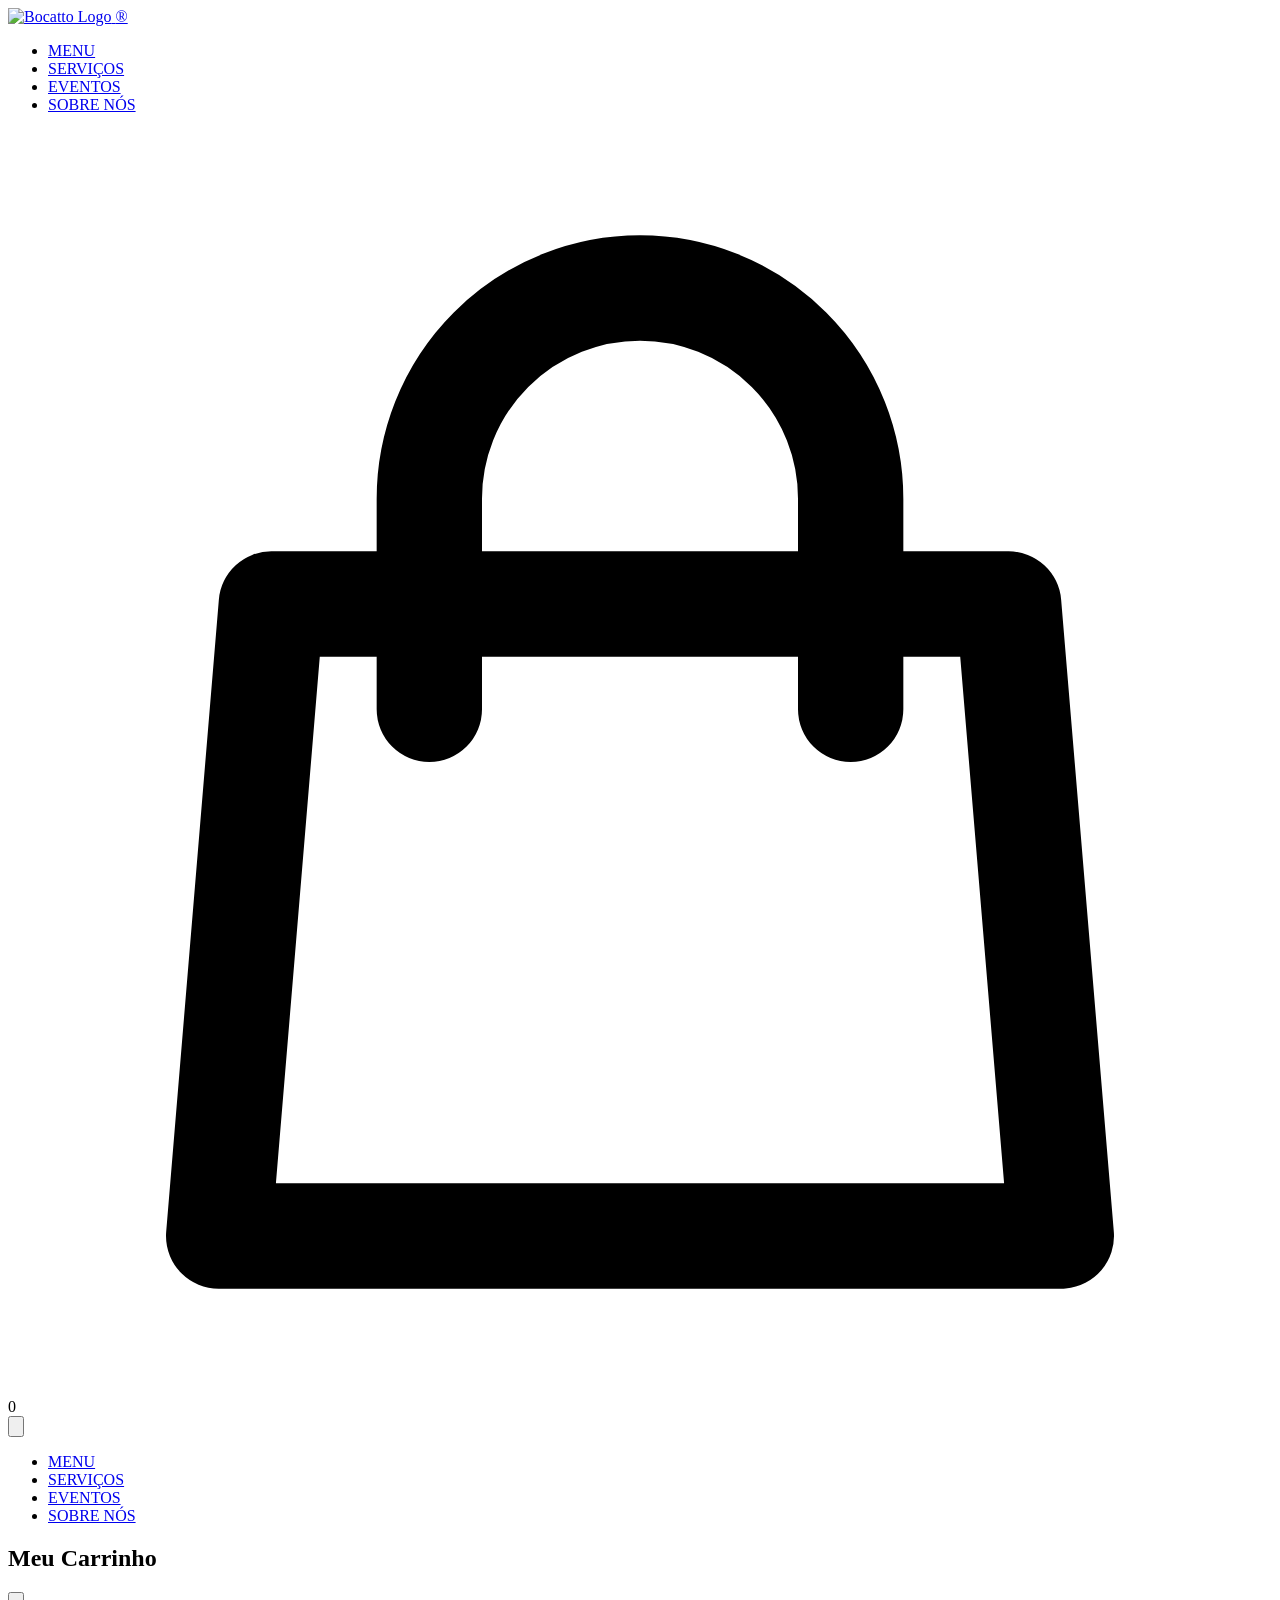
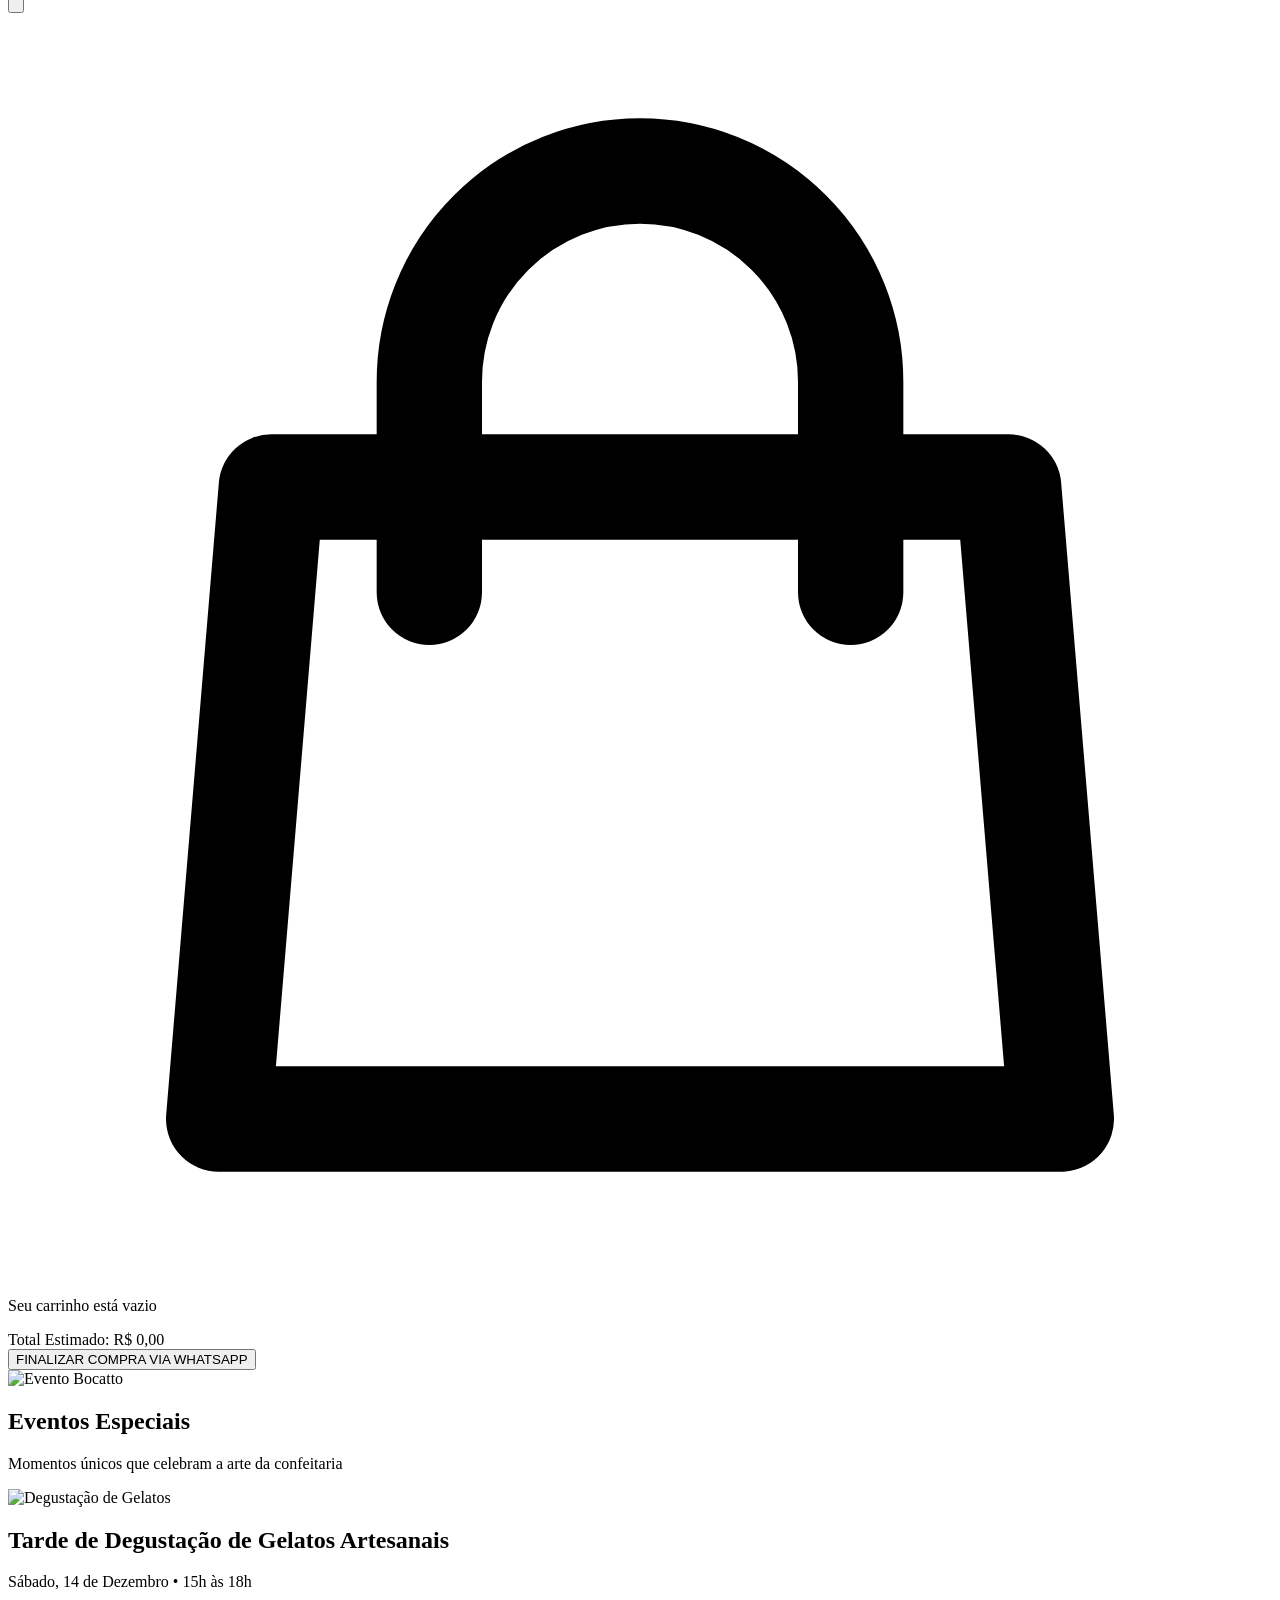
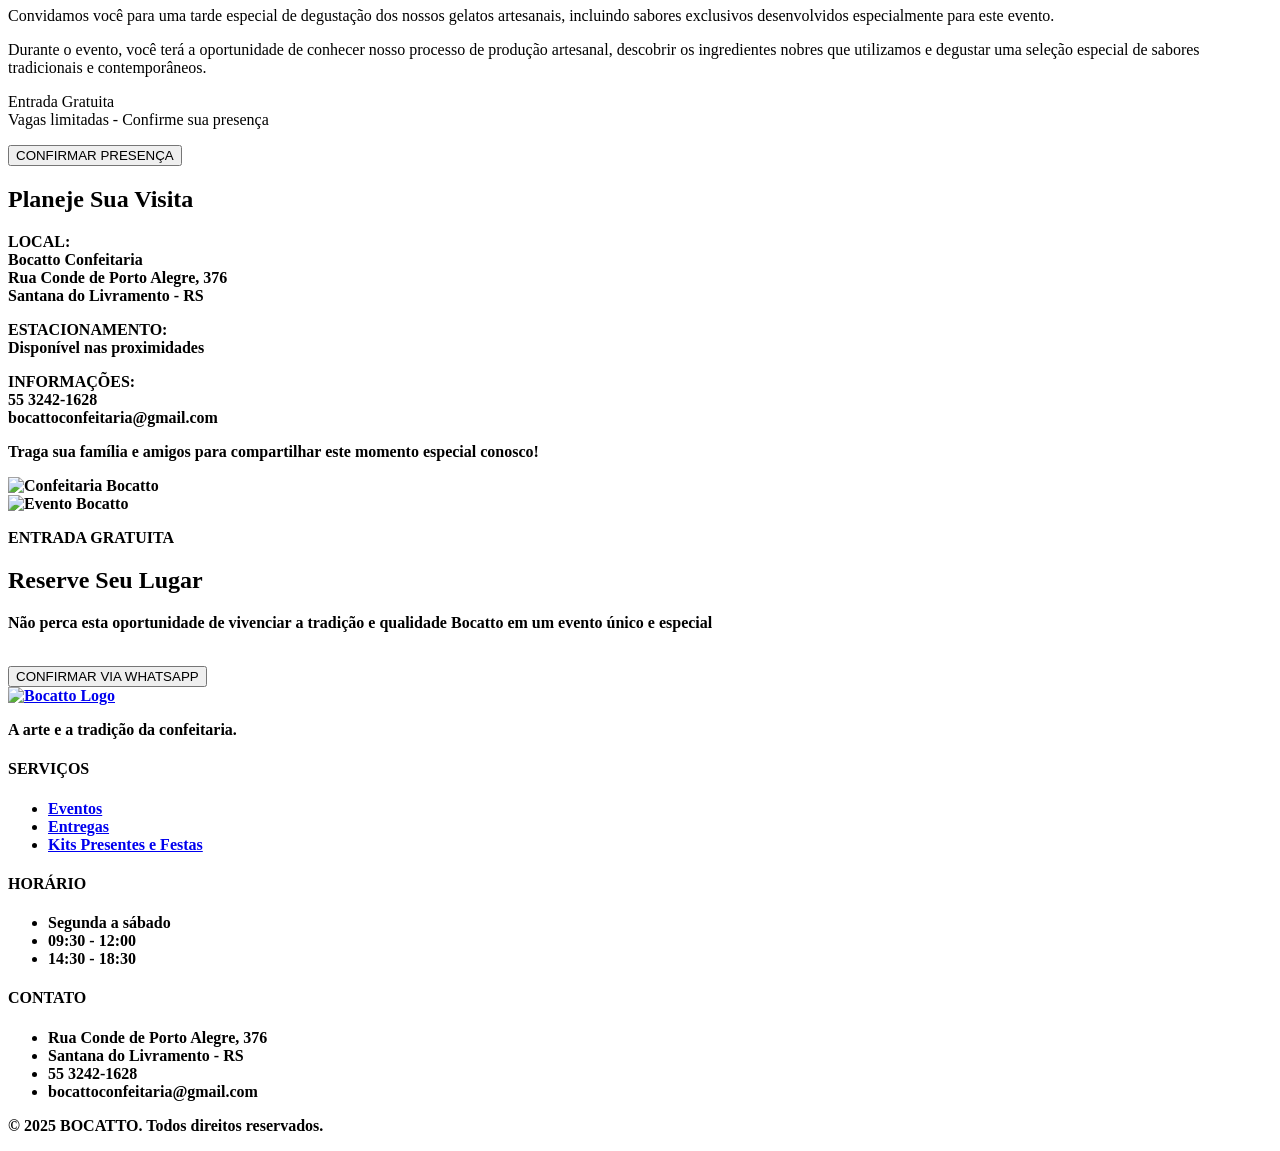
==== eventos/index.html @ 85882476 "Section 'o que esperar' COMENTADA" ====
<!DOCTYPE html>
<html lang="pt-BR">
<head>
    <meta charset="UTF-8">
    <meta name="viewport" content="width=device-width, initial-scale=1.0">
    <title>Eventos - Bocatto</title>
    <link rel="stylesheet" href="/assets/css/styles.css">
    <link rel="icon" href="/assets/favicon.svg" type="image/svg+xml">

    <link rel="apple-touch-icon" href="/assets/logo.png">
    <link rel="icon" type="image/png" sizes="32x32" href="/assets/logo2.png">
</head>
<body class="body">
    <!-- Header with Navigation -->
    <header id="navbar" class="nav">
        <div class="nav-container">
            <a href="/" class="logo">
                <img src="/assets/images/LOGO-WIDE-BLK-MINIMALIST.png" alt="Bocatto Logo">
                <span class="logo-reg">&reg;</span>
            </a>
            <nav class="nav-links-wrapper">
                <ul class="nav-links">
                    <li><a href="/produtos/">MENU</a></li>
                    <li><a href="/#servicos">SERVIÇOS</a></li>
                    <li><a href="/eventos/">EVENTOS</a></li>
                    <li><a href="/#sobrenos">SOBRE NÓS</a></li>
                </ul>
            </nav>
            <div class="nav-icons">
                <div class="cart-icon-wrapper" onclick="toggleCart()">
                    <svg class="cart-icon" fill="none" stroke="currentColor" viewBox="0 0 24 24">
                        <path stroke-linecap="round" stroke-linejoin="round" stroke-width="2" d="M16 11V7a4 4 0 00-8 0v4M5 9h14l1 12H4L5 9z"/>
                    </svg>
                    <span class="cart-badge" id="cartBadge">0</span>
                </div>
                <button class="menu-toggle" onclick="toggleMenu()" aria-label="Toggle menu">
                    <svg class="menu-icon" fill="none" stroke="currentColor" viewBox="0 0 24 24">
                        <path stroke-linecap="round" stroke-linejoin="round" stroke-width="2" d="M4 6h16M4 12h16M4 18h16"/>
                    </svg>
                </button>
            </div>
        </div>
    </header>

    <!-- Mobile Menu -->
    <div class="mobile-menu" id="mobileMenu">
        <ul>
            <li><a href="/produtos/" onclick="toggleMenu()">MENU</a></li>
            <li><a href="/#servicos" onclick="toggleMenu()">SERVIÇOS</a></li>
            <li><a href="/eventos/" onclick="toggleMenu()">EVENTOS</a></li>
            <li><a href="/#sobrenos" onclick="toggleMenu()">SOBRE NÓS</a></li>
        </ul>
    </div>

    <!-- Cart Modal -->
    <div class="cart-modal" id="cartModal">
        <div class="cart-modal-content">
            <div class="cart-modal-header">
                <h2>Meu Carrinho</h2>
                <button class="cart-close-btn" onclick="toggleCart()">
                    <svg fill="none" stroke="currentColor" viewBox="0 0 24 24">
                        <path stroke-linecap="round" stroke-linejoin="round" stroke-width="2" d="M6 18L18 6M6 6l12 12"/>
                    </svg>
                </button>
            </div>
            
            <div class="cart-items" id="cartItems">
                <!-- Cart items will be inserted here -->
            </div>
            
            <div class="cart-empty" id="cartEmpty">
                <svg fill="none" stroke="currentColor" viewBox="0 0 24 24">
                    <path stroke-linecap="round" stroke-linejoin="round" stroke-width="2" d="M16 11V7a4 4 0 00-8 0v4M5 9h14l1 12H4L5 9z"/>
                </svg>
                <p>Seu carrinho está vazio</p>
            </div>
            
            <div class="cart-footer" id="cartFooter">
                <div class="cart-total">
                    <span>Total Estimado:</span>
                    <span id="cartTotalPrice">R$ 0,00</span>
                </div>
                <button class="cart-checkout-btn" onclick="finalizarCompra()">
                    FINALIZAR COMPRA VIA WHATSAPP
                </button>
            </div>
        </div>
    </div>

    <main>
        <!-- Hero Banner -->
        <section class="produtos-hero-banner">
            <img src="https://images.unsplash.com/photo-1464349095431-e9a21285b5f3?w=1600&q=90" alt="Evento Bocatto">
            <div class="hero-overlay"></div>
            <div class="hero-content">
                <h1>Eventos Especiais</h1>
                <p>Momentos únicos que celebram a arte da confeitaria</p>
            </div>
        </section>

        <!-- Próximo Evento em Destaque -->
        <section class="section">
            <!--
            <div class="container">
                <div class="section-header">
                    <h2>Próximo Evento</h2>
                    <div class="divider"></div>
                    <p>Participe de experiências gastronômicas exclusivas e gratuitas</p>
                </div>-->

                <div class="experience-grid">
                    <div class="experience-image">
                        <img src="https://images.unsplash.com/photo-1556910103-1c02745aae4d?w=800&q=90" alt="Degustação de Gelatos">
                    </div>
                    <div class="experience-content">
                        <h2>Tarde de Degustação de Gelatos Artesanais</h2>
                        <p>
                            Sábado, 14 de Dezembro • 15h às 18h
                        </p>

                        <p>Convidamos você para uma tarde especial de degustação dos nossos gelatos artesanais, incluindo sabores exclusivos desenvolvidos especialmente para este evento.</p>
                        
                        <p>Durante o evento, você terá a oportunidade de conhecer nosso processo de produção artesanal, descobrir os ingredientes nobres que utilizamos e degustar uma seleção especial de sabores tradicionais e contemporâneos.</p>

                        <p>
                            Entrada Gratuita<br>
                            Vagas limitadas - Confirme sua presença
                        </p>

                        <button class="btn-secondary" onclick="window.open('https://wa.me/5532421628?text=Ol%C3%A1!%20Gostaria%20de%20confirmar%20minha%20presen%C3%A7a%20no%20evento%20de%20degusta%C3%A7%C3%A3o%20de%20gelatos', '_blank')">
                            CONFIRMAR PRESENÇA
                        </button>
                    </div>
                </div>
            </div>
        </section>

        <!-- Destaques do Evento 
        <section class="section services">
            <div class="container">
                <div class="section-header">
                    <h2>O Que Esperar</h2>
                    <div class="divider"></div>
                </div>

                <div class="services-grid">
                    <div class="service-card">
                        <div class="service-icon">
                            <svg fill="none" stroke="currentColor" viewBox="0 0 24 24">
                                <path stroke-linecap="round" stroke-linejoin="round" stroke-width="2" d="M12 8v13m0-13V6a2 2 0 112 2h-2zm0 0V5.5A2.5 2.5 0 109.5 8H12zm-7 4h14M5 12a2 2 0 110-4h14a2 2 0 110 4M5 12v7a2 2 0 002 2h10a2 2 0 002-2v-7"/>
                            </svg>
                        </div>
                        <h3>Degustação Exclusiva</h3>
                        <p>Experimente sabores especiais criados exclusivamente para o evento, incluindo opções veganas e sem lactose</p>
                    </div>

                    <div class="service-card">
                        <div class="service-icon">
                            <svg fill="none" stroke="currentColor" viewBox="0 0 24 24">
                                <path stroke-linecap="round" stroke-linejoin="round" stroke-width="2" d="M9.663 17h4.673M12 3v1m6.364 1.636l-.707.707M21 12h-1M4 12H3m3.343-5.657l-.707-.707m2.828 9.9a5 5 0 117.072 0l-.548.547A3.374 3.374 0 0014 18.469V19a2 2 0 11-4 0v-.531c0-.895-.356-1.754-.988-2.386l-.548-.547z"/>
                            </svg>
                        </div>
                        <h3>Bastidores da Produção</h3>
                        <p>Conheça nosso processo artesanal e os segredos por trás de cada receita desenvolvida ao longo de décadas</p>
                    </div>

                    <div class="service-card">
                        <div class="service-icon">
                            <svg fill="none" stroke="currentColor" viewBox="0 0 24 24">
                                <path stroke-linecap="round" stroke-linejoin="round" stroke-width="2" d="M12 8v4l3 3m6-3a9 9 0 11-18 0 9 9 0 0118 0z"/>
                            </svg>
                        </div>
                        <h3>Ambiente Acolhedor</h3>
                        <p>Aproveite nossa confeitaria em um horário especial, com música ambiente e toda elegância Bocatto</p>
                    </div>
                </div>
            </div>
        </section>
        -->

        <!-- Informações Adicionais -->
        <section class="section experience">
            <div class="container">
                <div class="experience-grid">
                    <div class="experience-content">
                        <h2>Planeje Sua Visita</h2>
                        <div class="divider"></div>
                        
                        <p><strong>LOCAL:<br>
                        Bocatto Confeitaria<br>
                        Rua Conde de Porto Alegre, 376<br>
                        Santana do Livramento - RS</p>

                        <p><strong>ESTACIONAMENTO:</strong><br>
                        Disponível nas proximidades</p>

                        <p><strong>INFORMAÇÕES:</strong><br>
                        55 3242-1628<br>
                        bocattoconfeitaria@gmail.com</p>

                        <p>
                            Traga sua família e amigos para compartilhar este momento especial conosco!
                        </p>
                    </div>
                    <div class="experience-image">
                        <img src="https://images.unsplash.com/photo-1497534547324-0ebb3f052e88?w=800&q=90" alt="Confeitaria Bocatto">
                    </div>
                </div>
            </div>
        </section>

        <!-- CTA Final -->
        <section class="heritage">
            <img src="https://images.unsplash.com/photo-1488477181946-6428a0291777?w=1600&q=90" alt="Evento Bocatto">
            <div class="heritage-overlay">
                <div class="heritage-content">
                    <p>ENTRADA GRATUITA</p>
                    <h2>Reserve Seu Lugar</h2>
                    <p>Não perca esta oportunidade de vivenciar a tradição e qualidade Bocatto em um evento único e especial</p>
                    <br>
                    <button class="btn-primary" onclick="window.open('https://wa.me/5532421628?text=Ol%C3%A1!%20Gostaria%20de%20confirmar%20minha%20presen%C3%A7a%20no%20evento%20de%20degusta%C3%A7%C3%A3o%20de%20gelatos', '_blank')">
                        CONFIRMAR VIA WHATSAPP
                    </button>
                </div>
            </div>
        </section>
    </main>

    <!-- Footer -->
    <footer>
        <div class="footer-grid">
            <div class="footer-section">
                <!--<h3>BOsCATTO</h3>-->
                <a href="/" class="logo">
                    <img src="/assets/images/LOGO-WIDE-WT-MINIMALIST.png" alt="Bocatto Logo">
                    <!--<span class="logo-re-wt">&reg;</span> REGISTRO JA NOTIFICADO NO HEADER -->
                </a>
                <p>A arte e a tradição da confeitaria.</p>
            </div>
            <div class="footer-section">
                <h4>SERVIÇOS</h4>
                <ul>
                    <li><a href="/eventos/">Eventos</a></li>
                    <li><a href="https://wa.me/5532421628?text=Ol%C3%A1!%20Tudo%20bem%3F%20Gostaria%20de%20saber%20como%20funciona%20o%20servi%C3%A7o%20de%20entregas%20da%20Bocatto">Entregas</a></li>
                    <li><a href="/produtos/">Kits Presentes e Festas</a></li>
                </ul>
            </div>
            <div class="footer-section">
                <h4>HORÁRIO</h4>
                <ul>
                    <li>Segunda a sábado</li>
                    <li>09:30 - 12:00</li>
                    <li>14:30 - 18:30</li>
                </ul>
            </div>
            <div class="footer-section">
                <h4>CONTATO</h4>
                <ul>
                    <li>Rua Conde de Porto Alegre, 376</li>
                    <li>Santana do Livramento - RS</li>
                    <li>55 3242-1628</li>
                    <li>bocattoconfeitaria@gmail.com</li>
                </ul>
            </div>
        </div>
        <div class="footer-bottom">
            <p>© 2025 BOCATTO. Todos direitos reservados.</p>
        </div>
    </footer>
    <script src="/assets/js/scripts.js"></script>
</body>
</html>
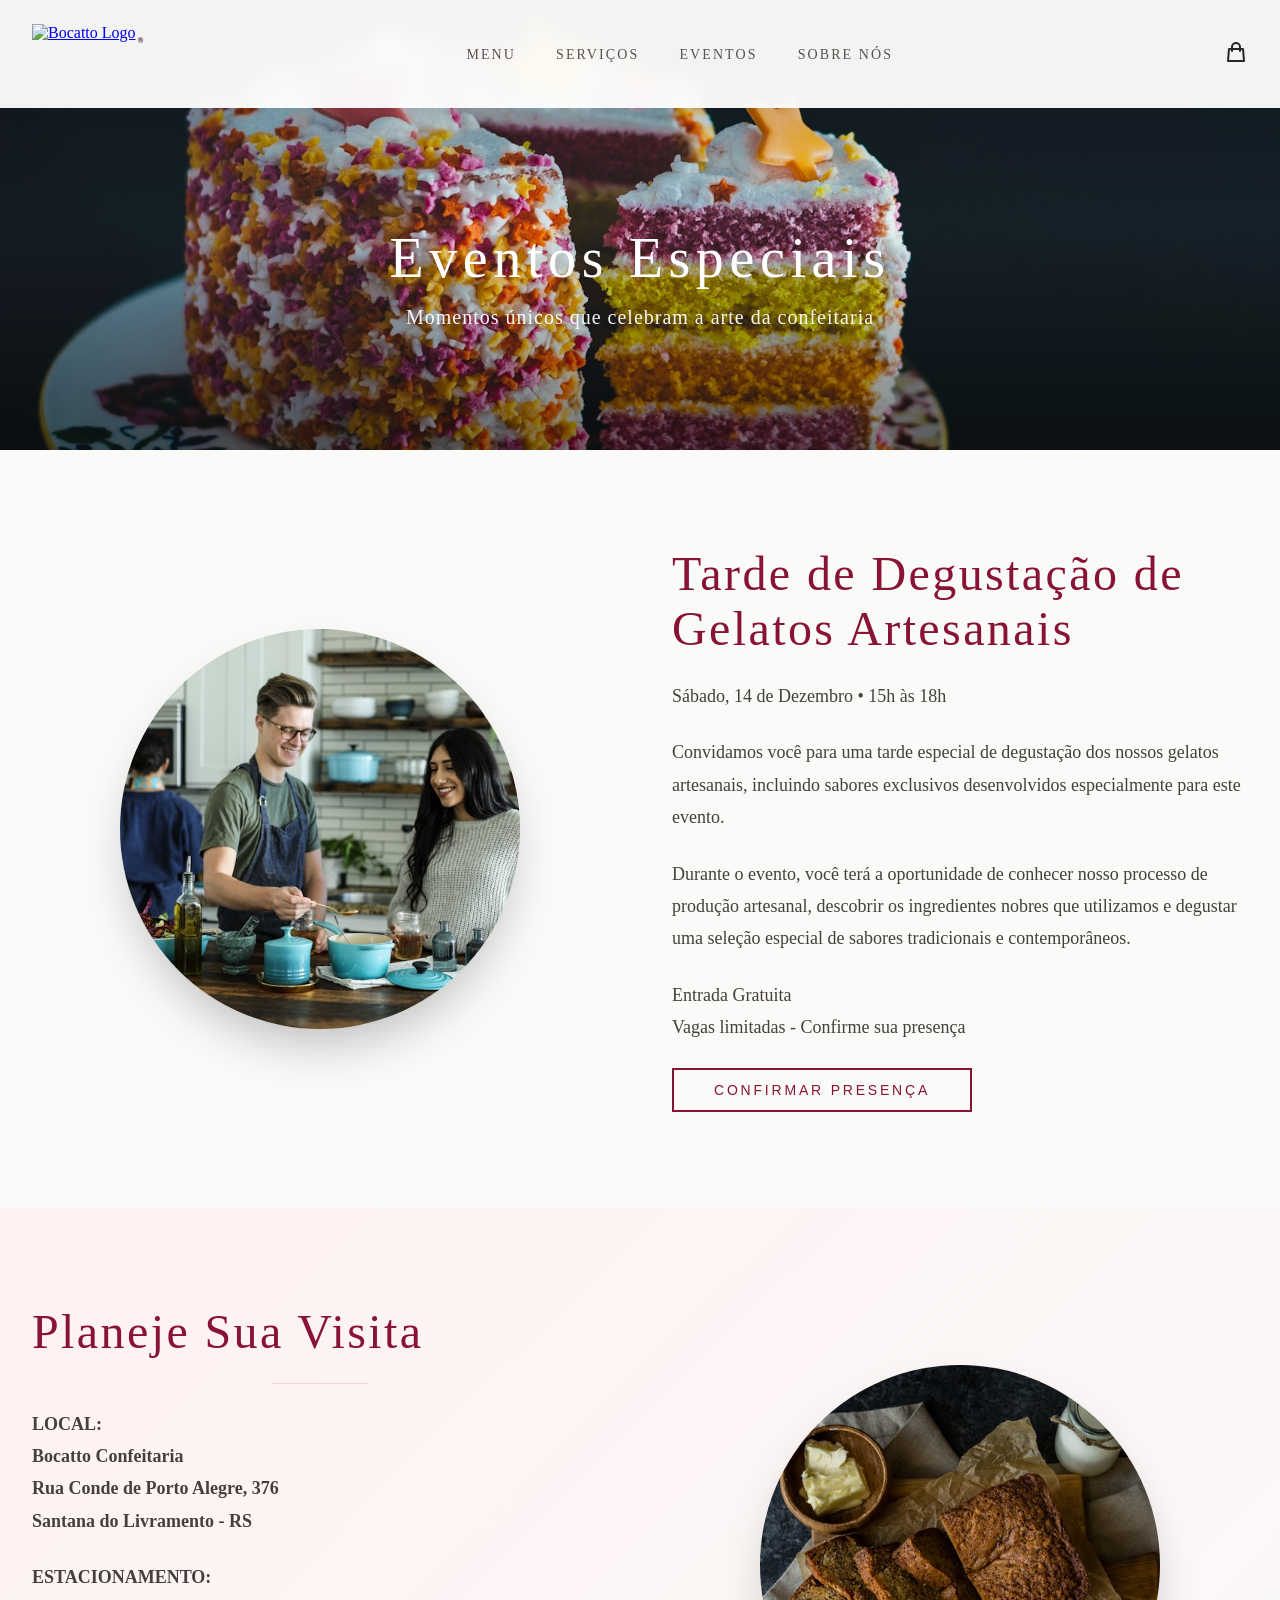
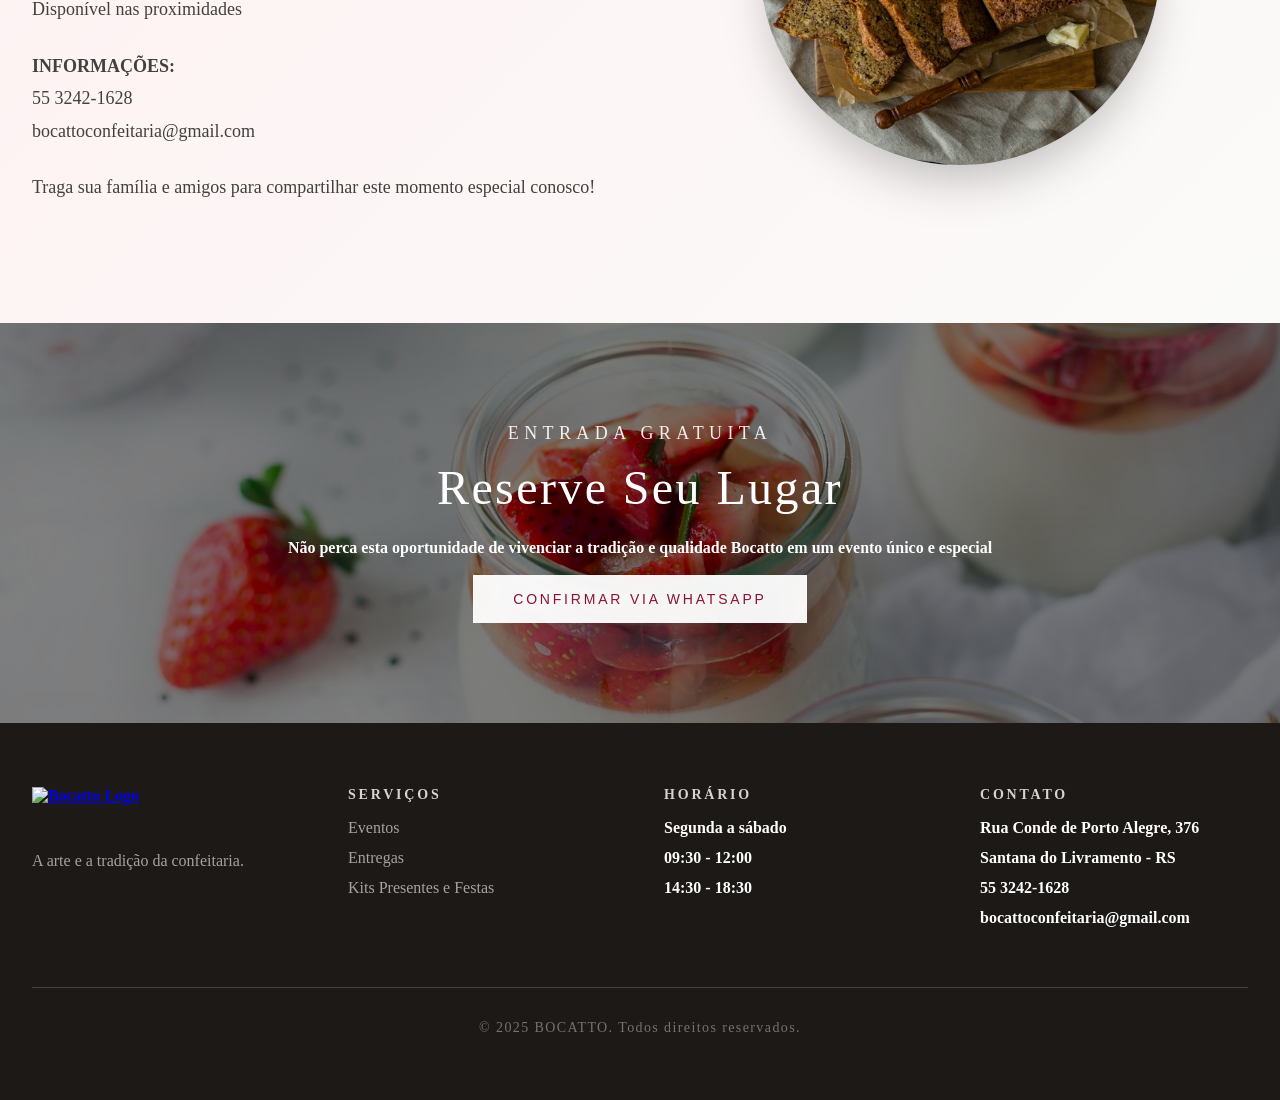
==== commit 3f365bbc: "image optimization and license secure download" ====
--- a/eventos/index.html
+++ b/eventos/index.html
@@ -15,7 +15,7 @@
     <header id="navbar" class="nav">
         <div class="nav-container">
             <a href="/" class="logo">
-                <img src="/assets/images/LOGO-WIDE-BLK-MINIMALIST.png" alt="Bocatto Logo">
+                <img src="/assets/images/LOGO-WIDE-BLK-MINIMALIST.png" alt="Bocatto Logo" loading="eager">
                 <span class="logo-reg">&reg;</span>
             </a>
             <nav class="nav-links-wrapper">
@@ -90,7 +90,7 @@
     <main>
         <!-- Hero Banner -->
         <section class="produtos-hero-banner">
-            <img src="https://images.unsplash.com/photo-1464349095431-e9a21285b5f3?w=1600&q=90" alt="Evento Bocatto">
+            <img src="/assets/images/unsplash/tortaeventos.jpg" alt="Evento Bocatto" loading="eager">
             <div class="hero-overlay"></div>
             <div class="hero-content">
                 <h1>Eventos Especiais</h1>
@@ -110,7 +110,7 @@
 
                 <div class="experience-grid">
                     <div class="experience-image">
-                        <img src="https://images.unsplash.com/photo-1556910103-1c02745aae4d?w=800&q=90" alt="Degustação de Gelatos">
+                        <img src="/assets/images/unsplash/experienciaeventos.jpg" alt="Degustação de Gelatos" loading="eager">
                     </div>
                     <div class="experience-content">
                         <h2>Tarde de Degustação de Gelatos Artesanais</h2>
@@ -203,7 +203,7 @@
                         </p>
                     </div>
                     <div class="experience-image">
-                        <img src="https://images.unsplash.com/photo-1497534547324-0ebb3f052e88?w=800&q=90" alt="Confeitaria Bocatto">
+                        <img src="/assets/images/unsplash/breadevento.jpg" alt="Confeitaria Bocatto" loading="lazy">
                     </div>
                 </div>
             </div>
@@ -211,7 +211,7 @@
 
         <!-- CTA Final -->
         <section class="heritage">
-            <img src="https://images.unsplash.com/photo-1488477181946-6428a0291777?w=1600&q=90" alt="Evento Bocatto">
+            <img src="/assets/images/unsplash/doceevento.jpg" alt="Evento Bocatto" loading="lazy">
             <div class="heritage-overlay">
                 <div class="heritage-content">
                     <p>ENTRADA GRATUITA</p>
@@ -232,7 +232,7 @@
             <div class="footer-section">
                 <!--<h3>BOsCATTO</h3>-->
                 <a href="/" class="logo">
-                    <img src="/assets/images/LOGO-WIDE-WT-MINIMALIST.png" alt="Bocatto Logo">
+                    <img src="/assets/images/LOGO-WIDE-WT-MINIMALIST.png" alt="Bocatto Logo" loading="lazy">
                     <!--<span class="logo-re-wt">&reg;</span> REGISTRO JA NOTIFICADO NO HEADER -->
                 </a>
                 <p>A arte e a tradição da confeitaria.</p>
--- a/assets/css/styles.css
+++ b/assets/css/styles.css
@@ -0,0 +1,1013 @@
+html {
+    scroll-behavior: smooth;
+}
+* {
+    margin: 0;
+    padding: 0;
+    box-sizing: border-box;
+}
+.body {
+    font-family: 'Georgia', serif;
+    background: #fafaf9;
+    color: #292524;
+    overflow-x: hidden;
+}
+/* Navigation */
+.nav {
+    position: fixed;
+    width: 100%;
+    z-index: 1000;
+    background: rgba(255, 255, 255, 0.95);
+    backdrop-filter: blur(10px);
+    transition: all 0.5s ease;
+}
+.nav.scrolled {
+    box-shadow: 0 4px 20px rgba(0, 0, 0, 0.1);
+}
+.nav-container {
+    max-width: 1280px;
+    margin: 0 auto;
+    padding: 1.5rem 2rem;
+    display: flex;
+    justify-content: space-between;
+    align-items: center;
+}
+.logo {
+    height: 60px;
+    display: flex;
+    align-items: center;
+    position: relative;
+}
+.logo img {
+    height: 100%;
+    width: auto;
+    object-fit: contain;
+}
+.logo-reg {
+    color: #401111;
+    position: absolute;
+    top: 12px;
+    right: -8px;
+    font-size: 8px;
+    font-weight: bold;
+}
+.nav-links {
+    display: flex;
+    gap: 2.5rem;
+    list-style: none;
+}
+.nav-links a {
+    text-decoration: none;
+    color: #57534e;
+    font-size: 0.875rem;
+    letter-spacing: 0.15em;
+    transition: color 0.3s;
+}
+.nav-links a:hover {
+    color: #9f1239;
+}
+.nav-icons {
+    display: flex;
+    gap: 1.5rem;
+    align-items: center;
+}
+/* ============================
+   CART STYLES
+   ============================ */
+
+/* Cart Icon Badge */
+.cart-icon {
+    width: 24px;
+    height: 24px;
+    stroke: #292524;
+    transition: stroke 0.3s;
+}
+
+.cart-icon:hover {
+    stroke: #881337;
+}
+.cart-icon-wrapper {
+    position: relative;
+    cursor: pointer;
+}
+
+.cart-badge {
+    position: absolute;
+    top: -8px;
+    right: -8px;
+    background: #881337;
+    color: white;
+    border-radius: 50%;
+    width: 20px;
+    height: 20px;
+    display: none;
+    align-items: center;
+    justify-content: center;
+    font-size: 0.75rem;
+    font-weight: bold;
+}
+
+/* Cart Modal */
+.cart-modal {
+    position: fixed;
+    inset: 0;
+    background: rgba(0, 0, 0, 0.5);
+    z-index: 2000;
+    display: none;
+    align-items: center;
+    justify-content: flex-end;
+    backdrop-filter: blur(5px);
+}
+
+.cart-modal.active {
+    display: flex;
+}
+
+.cart-modal-content {
+    background: white;
+    width: 100%;
+    max-width: 500px;
+    height: 100vh;
+    display: flex;
+    flex-direction: column;
+    animation: slideInRight 0.3s ease-out;
+}
+
+@keyframes slideInRight {
+    from {
+        transform: translateX(100%);
+    }
+    to {
+        transform: translateX(0);
+    }
+}
+
+/* Cart Header */
+.cart-modal-header {
+    display: flex;
+    justify-content: space-between;
+    align-items: center;
+    padding: 2rem;
+    border-bottom: 1px solid #fecdd3;
+}
+
+.cart-modal-header h2 {
+    font-size: 1.5rem;
+    font-weight: 300;
+    color: #881337;
+    letter-spacing: 0.05em;
+}
+
+.cart-close-btn {
+    background: none;
+    border: none;
+    cursor: pointer;
+    padding: 0.5rem;
+}
+
+.cart-close-btn svg {
+    width: 24px;
+    height: 24px;
+    stroke: #57534e;
+    transition: stroke 0.3s;
+}
+
+.cart-close-btn:hover svg {
+    stroke: #881337;
+}
+
+/* Cart Items Container */
+.cart-items {
+    flex: 1;
+    overflow-y: auto;
+    padding: 1.5rem;
+}
+
+/* Cart Empty State */
+.cart-empty {
+    flex: 1;
+    display: none;
+    flex-direction: column;
+    align-items: center;
+    justify-content: center;
+    color: #78716c;
+    padding: 2rem;
+}
+
+.cart-empty svg {
+    width: 80px;
+    height: 80px;
+    stroke: #fecdd3;
+    margin-bottom: 1.5rem;
+}
+
+.cart-empty p {
+    font-size: 1.125rem;
+    font-weight: 300;
+}
+
+/* Cart Item */
+.cart-item {
+    background: #fafaf9;
+    padding: 1.5rem;
+    border-radius: 8px;
+    margin-bottom: 1rem;
+}
+
+.cart-item-info h4 {
+    font-size: 1.125rem;
+    font-weight: 300;
+    color: #881337;
+    margin-bottom: 0.5rem;
+}
+
+.cart-item-controls {
+    display: flex;
+    margin-bottom: -0.8rem;
+}
+.cart-remove-btn {
+    background: none;
+    border: none;
+    cursor: pointer;
+    margin-left: auto;
+    transition: all 0.3s;
+}
+
+.cart-remove-btn svg {
+    width: 20px;
+    height: 20px;
+    stroke: #78716c;
+    transition: stroke 0.3s;
+}
+
+.cart-remove-btn:hover svg {
+    stroke: #881337;
+}
+
+.cart-item-subtotal {
+    font-size: 1rem;
+    color: #292524;
+    font-weight: 300;
+    text-align: right;
+    padding-top: 0.75rem;
+    border-top: 1px solid #e7e5e4;
+}
+
+/* Cart Footer */
+.cart-footer {
+    display: none;
+    padding: 2rem;
+    border-top: 2px solid #fecdd3;
+    background: white;
+}
+
+.cart-total {
+    display: flex;
+    justify-content: space-between;
+    align-items: center;
+    margin-bottom: 1.5rem;
+    font-size: 1.25rem;
+}
+
+.cart-total span:first-child {
+    color: #57534e;
+    font-weight: 300;
+}
+
+.cart-total span:last-child {
+    color: #881337;
+    font-weight: 400;
+    letter-spacing: 0.05em;
+}
+
+.cart-checkout-btn {
+    width: 100%;
+    background: #881337;
+    color: white;
+    padding: 1rem 2rem;
+    border: none;
+    letter-spacing: 0.15em;
+    font-size: 0.875rem;
+    font-weight: 300;
+    cursor: pointer;
+    transition: all 0.3s;
+    font-family: 'Georgia', serif;
+}
+
+.cart-checkout-btn:hover {
+    background: #9f1239;
+    transform: translateY(-2px);
+    box-shadow: 0 4px 12px rgba(136, 19, 55, 0.3);
+}
+
+/* Cart Notification */
+.cart-notification {
+    position: fixed;
+    bottom: 2rem;
+    right: 2rem;
+    background: #881337;
+    color: white;
+    padding: 1rem 1.5rem;
+    border-radius: 8px;
+    box-shadow: 0 4px 12px rgba(0, 0, 0, 0.15);
+    z-index: 3000;
+    opacity: 0;
+    transform: translateY(20px);
+    transition: all 0.3s ease;
+}
+
+.cart-notification.show {
+    opacity: 1;
+    transform: translateY(0);
+}
+.menu-toggle {
+    display: none;
+    background: none;
+    border: none;
+    cursor: pointer;
+}
+.menu-icon {
+    width: 24px;
+    height: 24px;
+    stroke: #292524;
+}
+/* Hero Section */
+.hero {
+    position: relative;
+    height: 100vh;
+    overflow: hidden;
+}
+.hero-slide {
+    position: absolute;
+    top: 0;
+    left: 0;
+    width: 100%;
+    height: 100%;
+    opacity: 0;
+    transition: opacity 1.5s ease-in-out;
+    z-index: 1;
+}
+.hero-slide.active {
+    opacity: 1;
+    z-index: 2;
+}
+.hero-slide img {
+    width: 100%;
+    height: 100%;
+    object-fit: cover;
+}
+.hero-overlay {
+    position: absolute;
+    top: 0;
+    left: 0;
+    width: 100%;
+    height: 100%;
+    background: linear-gradient(to bottom, rgba(0,0,0,0.3), transparent, rgba(0,0,0,0.5));
+}
+.hero-content {
+    position: absolute;
+    top: 50%;
+    left: 50%;
+    transform: translate(-50%, -50%);
+    text-align: center;
+    color: white;
+    z-index: 100;
+    margin-top: 4.5rem;
+}
+.hero-content h1 {
+    font-size: clamp(2.5rem, 7vw, 4.5rem);
+    font-weight: 300;
+    letter-spacing: 0.1em;
+    margin-bottom: 1.5rem;
+}
+.hero-content p {
+    font-size: clamp(1.25rem, 3vw, 1.5rem);
+    font-weight: 300;
+    letter-spacing: 0.05em;
+    margin-bottom: 2.5rem;
+    opacity: 0.95;
+}
+.btn-primary {
+    text-decoration: none;
+    background: rgba(255, 255, 255, 0.95);
+    color: #881337;
+    padding: 1rem 2.5rem;
+    border: none;
+    letter-spacing: 0.2em;
+    font-size: 0.875rem;
+    font-weight: 300;
+    cursor: pointer;
+    transition: all 0.3s;
+}
+.btn-primary:hover {
+    background: white;
+    transform: scale(1.05);
+}
+.carousel-indicators {
+    position: absolute;
+    bottom: 2.5rem;
+    left: 50%;
+    transform: translateX(-50%);
+    display: flex;
+    gap: 0.75rem;
+    z-index: 100;
+}
+.indicator {
+    width: 8px;
+    height: 8px;
+    border-radius: 50%;
+    background: rgba(255, 255, 255, 0.5);
+    border: none;
+    cursor: pointer;
+    transition: all 0.3s;
+}
+.indicator.active {
+    width: 32px;
+    background: white;
+}
+/* Collections Section */
+.section {
+    padding: 6rem 2rem;
+}
+.container {
+    max-width: 1280px;
+    margin: 0 auto;
+}
+.section-header {
+    text-align: center;
+    margin-bottom: 4rem;
+}
+.section-header h2 {
+    font-size: clamp(2rem, 5vw, 3rem);
+    font-weight: 300;
+    color: #881337;
+    letter-spacing: 0.05em;
+    margin-bottom: 1rem;
+}
+.divider {
+    width: 96px;
+    height: 1px;
+    background: #fecdd3;
+    margin: 0 auto 1.5rem;
+}
+.section-header p {
+    font-size: 1.125rem;
+    font-weight: 300;
+    color: #78716c;
+    max-width: 768px;
+    margin: 0 auto;
+    line-height: 1.7;
+}
+.grid {
+    display: grid;
+    grid-template-columns: repeat(auto-fit, minmax(300px, 1fr));
+    gap: 2rem;
+}
+.collection-card {
+    text-decoration: none;
+    cursor: pointer;
+}
+.collection-image {
+    position: relative;
+    aspect-ratio: 1;
+    overflow: hidden;
+    margin-bottom: 1.5rem;
+}
+.collection-image img {
+    width: 100%;
+    height: 100%;
+    /*object-fit: contain;  Mostra a imagem completa */
+    transition: transform 0.7s ease;
+}
+.collection-card:hover .collection-image img {
+    transform: scale(1.1);
+}
+.collection-overlay {
+    position: absolute;
+    inset: 0;
+    background: linear-gradient(to top, rgba(0,0,0,0.6), transparent);
+    opacity: 0;
+    transition: opacity 0.5s;
+    display: flex;
+    align-items: flex-end;
+    padding: 1.5rem;
+}
+.collection-card:hover .collection-overlay {
+    opacity: 1;
+}
+.arrow-icon {
+    width: 24px;
+    height: 24px;
+    stroke: white;
+}
+.collection-card h3 {
+    font-size: 1.5rem;
+    font-weight: 300;
+    color: #881337;
+    letter-spacing: 0.05em;
+    margin-bottom: 0.5rem;
+}
+.collection-card p {
+    font-weight: 300;
+    color: #78716c;
+}
+/* Experience Section */
+.experience {
+    background: linear-gradient(135deg, #fff1f2 0%, #fafaf9 100%);
+}
+.experience-grid {
+    display: grid;
+    grid-template-columns: repeat(auto-fit, minmax(300px, 1fr));
+    gap: 4rem;
+    align-items: center;
+}
+
+.experience-image img {
+    width: 400px;
+    height: 400px;
+    border-radius: 50%;
+    object-fit: cover;
+    display: block;
+    margin: 0 auto; 
+    box-shadow: 0 25px 50px -12px rgba(0, 0, 0, 0.25);
+}
+.experience-content h2 {
+    font-size: clamp(2rem, 5vw, 3rem);
+    font-weight: 300;
+    color: #881337;
+    letter-spacing: 0.05em;
+    margin-bottom: 1.5rem;
+}
+.experience-content p {
+    font-size: 1.125rem;
+    font-weight: 300;
+    color: #44403c;
+    line-height: 1.8;
+    margin-bottom: 1.5rem;
+}
+.btn-secondary {
+    background: transparent;
+    color: #881337;
+    padding: 0.75rem 2.5rem;
+    border: 2px solid #881337;
+    letter-spacing: 0.2em;
+    font-size: 0.875rem;
+    font-weight: 300;
+    cursor: pointer;
+    transition: all 0.3s;
+}
+.btn-secondary:hover {
+    background: #881337;
+    color: white;
+}
+/* Services Section */
+.services {
+    background: white;
+}
+.services-grid {
+    display: grid;
+    grid-template-columns: repeat(auto-fit, minmax(280px, 1fr));
+    gap: 3rem;
+}
+.service-card {
+    text-align: center;
+    transition: transform 0.3s;
+}
+.service-card:hover {
+    transform: scale(1.05);
+}
+.service-icon {
+    width: 80px;
+    height: 80px;
+    border: 2px solid #fecdd3;
+    border-radius: 50%;
+    display: flex;
+    align-items: center;
+    justify-content: center;
+    margin: 0 auto 1.5rem;
+    transition: all 0.3s;
+}
+.service-card:hover .service-icon {
+    border-color: #881337;
+    background: #881337;
+}
+.service-icon svg {
+    width: 36px;
+    height: 36px;
+    stroke: #881337;
+    transition: stroke 0.3s;
+}
+.service-card:hover .service-icon svg {
+    stroke: white;
+}
+.service-card h3 {
+    font-size: 1.5rem;
+    font-weight: 300;
+    color: #881337;
+    letter-spacing: 0.05em;
+    margin-bottom: 1rem;
+}
+.service-card p {
+    font-weight: 300;
+    color: #78716c;
+    line-height: 1.7;
+}
+/* Heritage Banner */
+.heritage {
+    position: relative;
+    height: 400px;
+    overflow: hidden;
+}
+.heritage img {
+    width: 100%;
+    height: 100%;
+    object-fit: cover;
+}
+.heritage-overlay {
+    position: absolute;
+    inset: 0;
+    background: rgba(0, 0, 0, 0.5);
+    display: flex;
+    align-items: center;
+    justify-content: center;
+    padding: 2rem;
+}
+.heritage-content {
+    text-align: center;
+    color: white;
+    max-width: 768px;
+}
+.heritage-content p:first-child {
+    font-size: 1.125rem;
+    font-weight: 300;
+    letter-spacing: 0.3em;
+    opacity: 0.9;
+    margin-bottom: 1rem;
+}
+.heritage-content h2 {
+    font-size: clamp(2rem, 5vw, 3rem);
+    font-weight: 300;
+    letter-spacing: 0.05em;
+    margin-bottom: 1.5rem;
+}
+.heritage-content p:last-child {
+    font-size: 1.25rem;
+    font-weight: 300;
+    opacity: 0.95;
+    line-height: 1.7;
+}
+/* Footer */
+footer {
+    background: #1c1917;
+    color: white;
+    padding: 4rem 2rem;
+}
+.footer-grid {
+    display: grid;
+    grid-template-columns: repeat(auto-fit, minmax(200px, 1fr));
+    gap: 3rem;
+    max-width: 1280px;
+    margin: 0 auto 3rem;
+}
+/*
+.footer-section h3 {  
+    font-size: 1.5rem;
+    font-weight: 300;
+    letter-spacing: 0.3em;
+    margin-bottom: 1.5rem;
+}
+*/
+.footer-section h4 {
+    font-size: 0.875rem;
+    letter-spacing: 0.2em;
+    color: #d6d3d1;
+    margin-bottom: 1rem;
+}
+.footer-section p {
+    font-weight: 300;
+    color: #a8a29e;
+    line-height: 1.7;
+}
+.footer-section ul {
+    list-style: none;
+}
+.footer-section ul li {
+    margin-bottom: 0.75rem;
+}
+.footer-section ul li a {
+    text-decoration: none;
+    color: #a8a29e;
+    font-weight: 300;
+    transition: color 0.3s;
+}
+.footer-section ul li a:hover {
+    color: white;
+}
+.footer-bottom {
+    border-top: 1px solid #44403c;
+    padding-top: 2rem;
+    text-align: center;
+    color: #78716c;
+    font-size: 0.875rem;
+    font-weight: 300;
+    letter-spacing: 0.1em;
+}
+/* Mobile Menu */
+.mobile-menu {
+    display: none;
+    position: fixed;
+    inset: 0;
+    background: white;
+    z-index: 999;
+    padding: 8rem 2rem;
+}
+.mobile-menu.active {
+    display: block;
+}
+.mobile-menu ul {
+    list-style: none;
+    text-align: center;
+}
+.mobile-menu ul li {
+    margin-bottom: 2rem;
+}
+.mobile-menu ul li a {
+    text-decoration: none;
+    color: #57534e;
+    font-size: 1.125rem;
+    letter-spacing: 0.15em;
+    transition: color 0.3s;
+}
+.mobile-menu ul li a:hover {
+    color: #9f1239;
+}
+/* PRODUTOS PAGE STYLES */
+
+/* Hero Banner */
+.produtos-hero-banner {
+    position: relative;
+    height: 50vh;
+    overflow: hidden;
+}
+
+.produtos-hero-banner img {
+    width: 100%;
+    height: 100%;
+    object-fit: cover;
+}
+
+.produtos-hero-banner .hero-overlay {
+    position: absolute;
+    inset: 0;
+    background: linear-gradient(to bottom, rgba(0,0,0,0.3), transparent, rgba(0,0,0,0.5));
+}
+
+.produtos-hero-banner .hero-content {
+    position: absolute;
+    top: 50%;
+    left: 50%;
+    transform: translate(-50%, -50%);
+    text-align: center;
+    color: white;
+    z-index: 100;
+    padding: 0 2rem;
+}
+
+.produtos-hero-banner .hero-content h1 {
+    font-size: clamp(2rem, 5vw, 3.5rem);
+    font-weight: 300;
+    letter-spacing: 0.1em;
+    margin-bottom: 1rem;
+}
+
+.produtos-hero-banner .hero-content p {
+    font-size: clamp(1rem, 3vw, 1.25rem);
+    font-weight: 300;
+    letter-spacing: 0.05em;
+    opacity: 0.95;
+}
+
+/* Search Bar */
+.produtos-search-container {
+    position: relative;
+    max-width: 600px;
+    margin: 0 auto 3rem;
+}
+
+.produtos-search-bar {
+    width: 100%;
+    padding: 1rem 1.5rem 1rem 3rem;
+    border: 2px solid #fecdd3;
+    border-radius: 4px;
+    font-size: 1rem;
+    font-family: 'Georgia', serif;
+    color: #292524;
+    transition: all 0.3s;
+}
+
+.produtos-search-bar:focus {
+    outline: none;
+    border-color: #881337;
+    box-shadow: 0 0 0 3px rgba(136, 19, 55, 0.1);
+}
+
+.produtos-search-icon {
+    position: absolute;
+    left: 1rem;
+    top: 50%;
+    transform: translateY(-50%);
+    width: 20px;
+    height: 20px;
+    stroke: #881337;
+    pointer-events: none;
+}
+
+/* Filters */
+.produtos-filters-container {
+    display: flex;
+    flex-wrap: wrap;
+    justify-content: center;
+    gap: 1rem;
+    margin-bottom: 3rem;
+}
+
+.produtos-filter-btn {
+    padding: 0.75rem 1.5rem;
+    border: 2px solid #fecdd3;
+    background: white;
+    color: #881337;
+    font-size: 0.875rem;
+    font-weight: 300;
+    letter-spacing: 0.15em;
+    cursor: pointer;
+    transition: all 0.3s;
+    font-family: 'Georgia', serif;
+}
+
+.produtos-filter-btn:hover {
+    border-color: #881337;
+    background: #fff1f2;
+}
+
+.produtos-filter-btn.active {
+    background: #881337;
+    color: white;
+    border-color: #881337;
+}
+
+/* Products Grid */
+.produtos-grid {
+    display: grid;
+    grid-template-columns: repeat(auto-fill, minmax(280px, 1fr));
+    gap: 2.5rem;
+}
+
+.produtos-card {
+    cursor: pointer;
+    transition: all 0.3s;
+}
+
+.produtos-card:hover {
+    transform: translateY(-5px);
+}
+
+.produtos-card-image {
+    position: relative;
+    aspect-ratio: 1;
+    overflow: hidden;
+    margin-bottom: 1.5rem;
+}
+
+.produtos-card-image img {
+    width: 100%;
+    height: 100%;
+    object-fit: contain; /* Mostra a imagem completa */
+    transition: transform 0.7s ease;
+}
+
+.produtos-card:hover .produtos-card-image img {
+    transform: scale(1.1);
+}
+
+.produtos-card-overlay {
+    position: absolute;
+    inset: 0;
+    background: rgba(0, 0, 0, 0.6);
+    opacity: 0;
+    transition: opacity 0.5s;
+    display: flex;
+    align-items: center;
+    justify-content: center;
+    padding: 1.5rem;
+}
+
+.produtos-card:hover .produtos-card-overlay {
+    opacity: 1;
+}
+
+.produtos-btn-cart {
+    background: white;
+    color: #881337;
+    padding: 0.875rem 2rem;
+    border: none;
+    letter-spacing: 0.15em;
+    font-size: 0.875rem;
+    font-weight: 300;
+    cursor: pointer;
+    transition: all 0.3s;
+    font-family: 'Georgia', serif;
+}
+
+.produtos-btn-cart:hover {
+    background: #881337;
+    color: white;
+    transform: scale(1.05);
+}
+
+.produtos-card h3 {
+    font-size: 1.25rem;
+    font-weight: 300;
+    color: #881337;
+    letter-spacing: 0.05em;
+    margin-bottom: 0.5rem;
+}
+
+.produtos-card-category {
+    font-size: 0.875rem;
+    color: #78716c;
+    font-weight: 300;
+    margin-bottom: 0.75rem;
+}
+
+.produtos-card-price {
+    font-size: 1.25rem;
+    font-weight: 300;
+    color: #881337;
+    letter-spacing: 0.05em;
+}
+
+/* No Results */
+.produtos-no-results {
+    text-align: center;
+    padding: 4rem 2rem;
+    color: #78716c;
+}
+
+.produtos-no-results p {
+    font-size: 1.125rem;
+    font-weight: 300;
+}
+
+/* Responsive */
+@media (max-width: 768px) {
+    .nav-links {
+        display: none;
+    }
+    .cart-modal-content {
+        max-width: 100%;
+    }
+    
+    .cart-notification {
+        left: 1rem;
+        right: 1rem;
+        bottom: 1rem;
+    }
+    .menu-toggle {
+        display: block;
+    }
+    .experience-grid {
+        grid-template-columns: 1fr;
+    }
+    .experience-image {
+        order: 1;
+    }
+    .experience-content {
+        order: 2;
+    }
+    .experience-image img {
+        height: 300px;
+        width: 300px;
+    }
+    .produtos-hero-banner {
+        height: 40vh;
+    }
+
+    .produtos-filters-container {
+        gap: 0.75rem;
+    }
+
+    .produtos-filter-btn {
+        padding: 0.6rem 1.2rem;
+        font-size: 0.8rem;
+    }
+
+    .produtos-grid {
+        grid-template-columns: repeat(auto-fill, minmax(200px, 1fr));
+        gap: 1.5rem;
+    }
+
+    .produtos-search-bar {
+        padding: 0.875rem 1.25rem 0.875rem 2.75rem;
+        font-size: 0.95rem;
+    }
+}
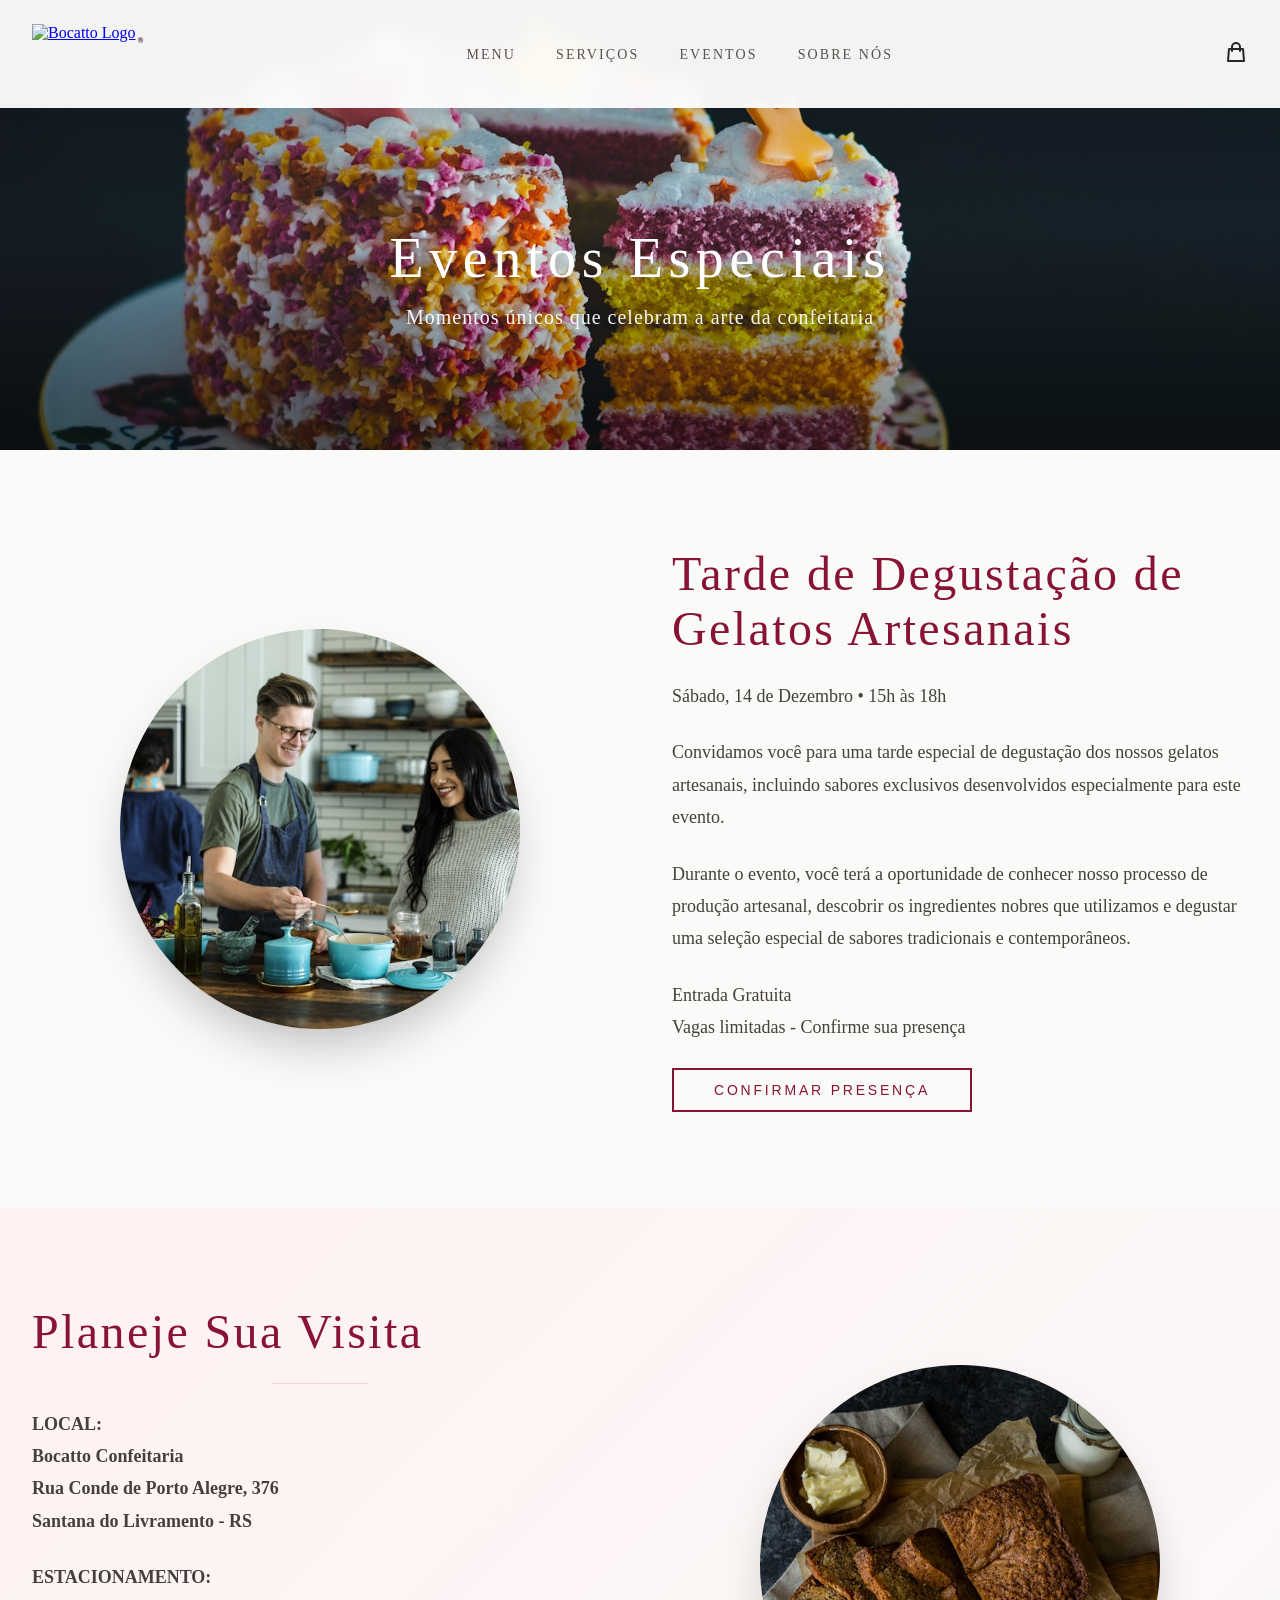
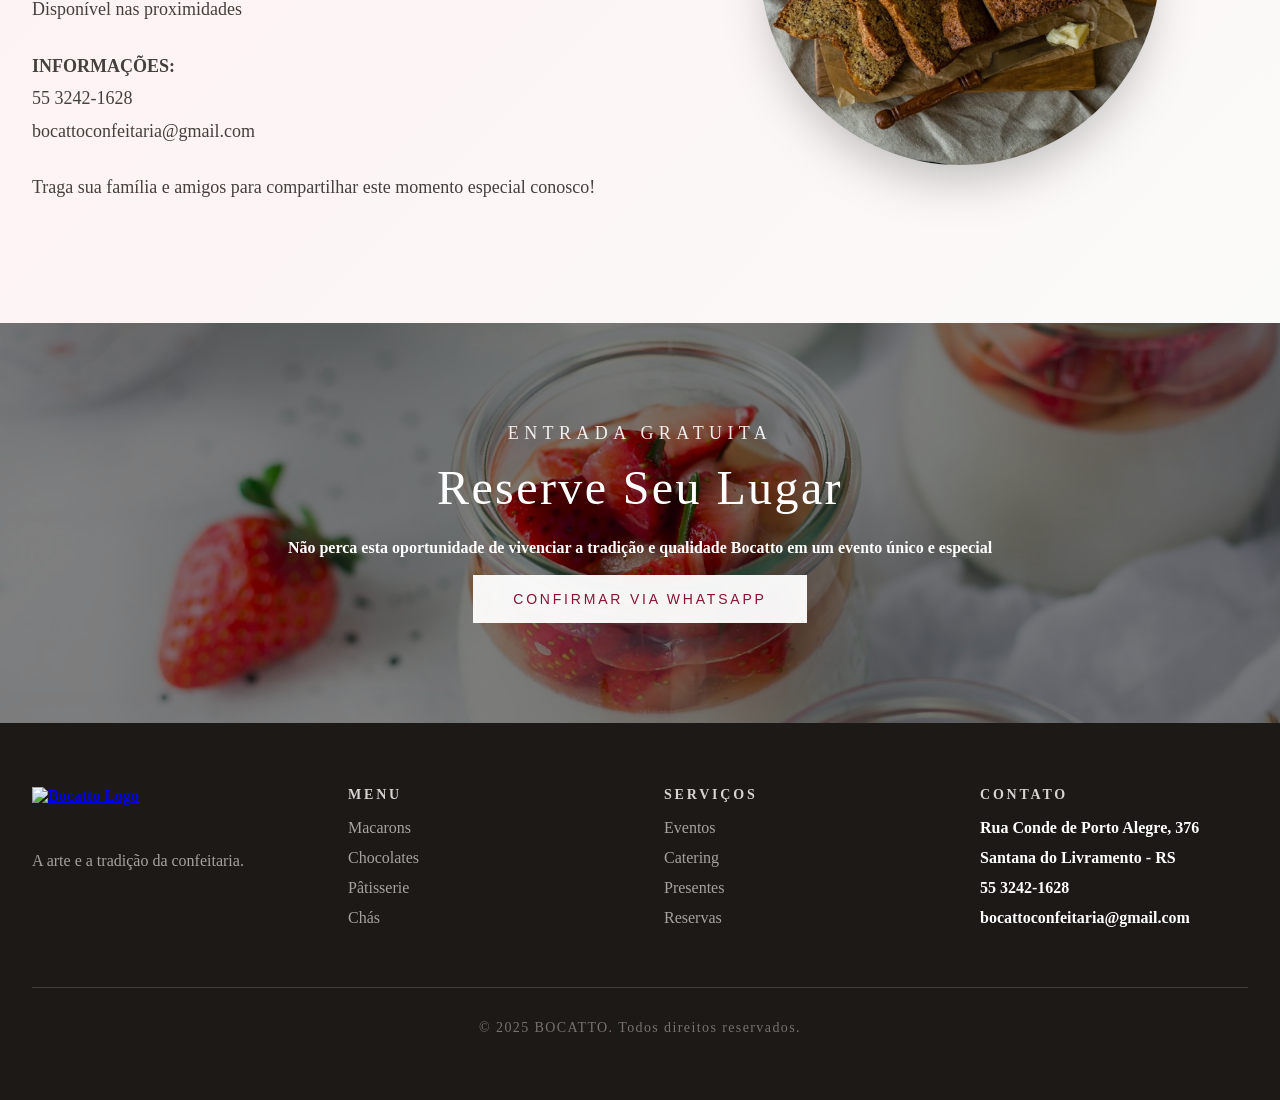
==== commit da3d9263: "FOOTER PADRONIZADO" ====
--- a/eventos/index.html
+++ b/eventos/index.html
@@ -230,27 +230,27 @@
     <footer>
         <div class="footer-grid">
             <div class="footer-section">
-                <!--<h3>BOsCATTO</h3>-->
                 <a href="/" class="logo">
-                    <img src="/assets/images/LOGO-WIDE-WT-MINIMALIST.png" alt="Bocatto Logo" loading="lazy">
-                    <!--<span class="logo-re-wt">&reg;</span> REGISTRO JA NOTIFICADO NO HEADER -->
+                    <img src="/assets/images/LOGO-WIDE-WT-MINIMALIST.png" alt="Bocatto Logo">
                 </a>
                 <p>A arte e a tradição da confeitaria.</p>
             </div>
             <div class="footer-section">
+                <h4>MENU</h4>
+                <ul>
+                    <li><a href="#">Macarons</a></li>
+                    <li><a href="#">Chocolates</a></li>
+                    <li><a href="#">Pâtisserie</a></li>
+                    <li><a href="#">Chás</a></li>
+                </ul>
+            </div>
+            <div class="footer-section">
                 <h4>SERVIÇOS</h4>
                 <ul>
-                    <li><a href="/eventos/">Eventos</a></li>
-                    <li><a href="https://wa.me/5532421628?text=Ol%C3%A1!%20Tudo%20bem%3F%20Gostaria%20de%20saber%20como%20funciona%20o%20servi%C3%A7o%20de%20entregas%20da%20Bocatto">Entregas</a></li>
-                    <li><a href="/produtos/">Kits Presentes e Festas</a></li>
-                </ul>
-            </div>
-            <div class="footer-section">
-                <h4>HORÁRIO</h4>
-                <ul>
-                    <li>Segunda a sábado</li>
-                    <li>09:30 - 12:00</li>
-                    <li>14:30 - 18:30</li>
+                    <li><a href="#">Eventos</a></li>
+                    <li><a href="#">Catering</a></li>
+                    <li><a href="#">Presentes</a></li>
+                    <li><a href="#">Reservas</a></li>
                 </ul>
             </div>
             <div class="footer-section">
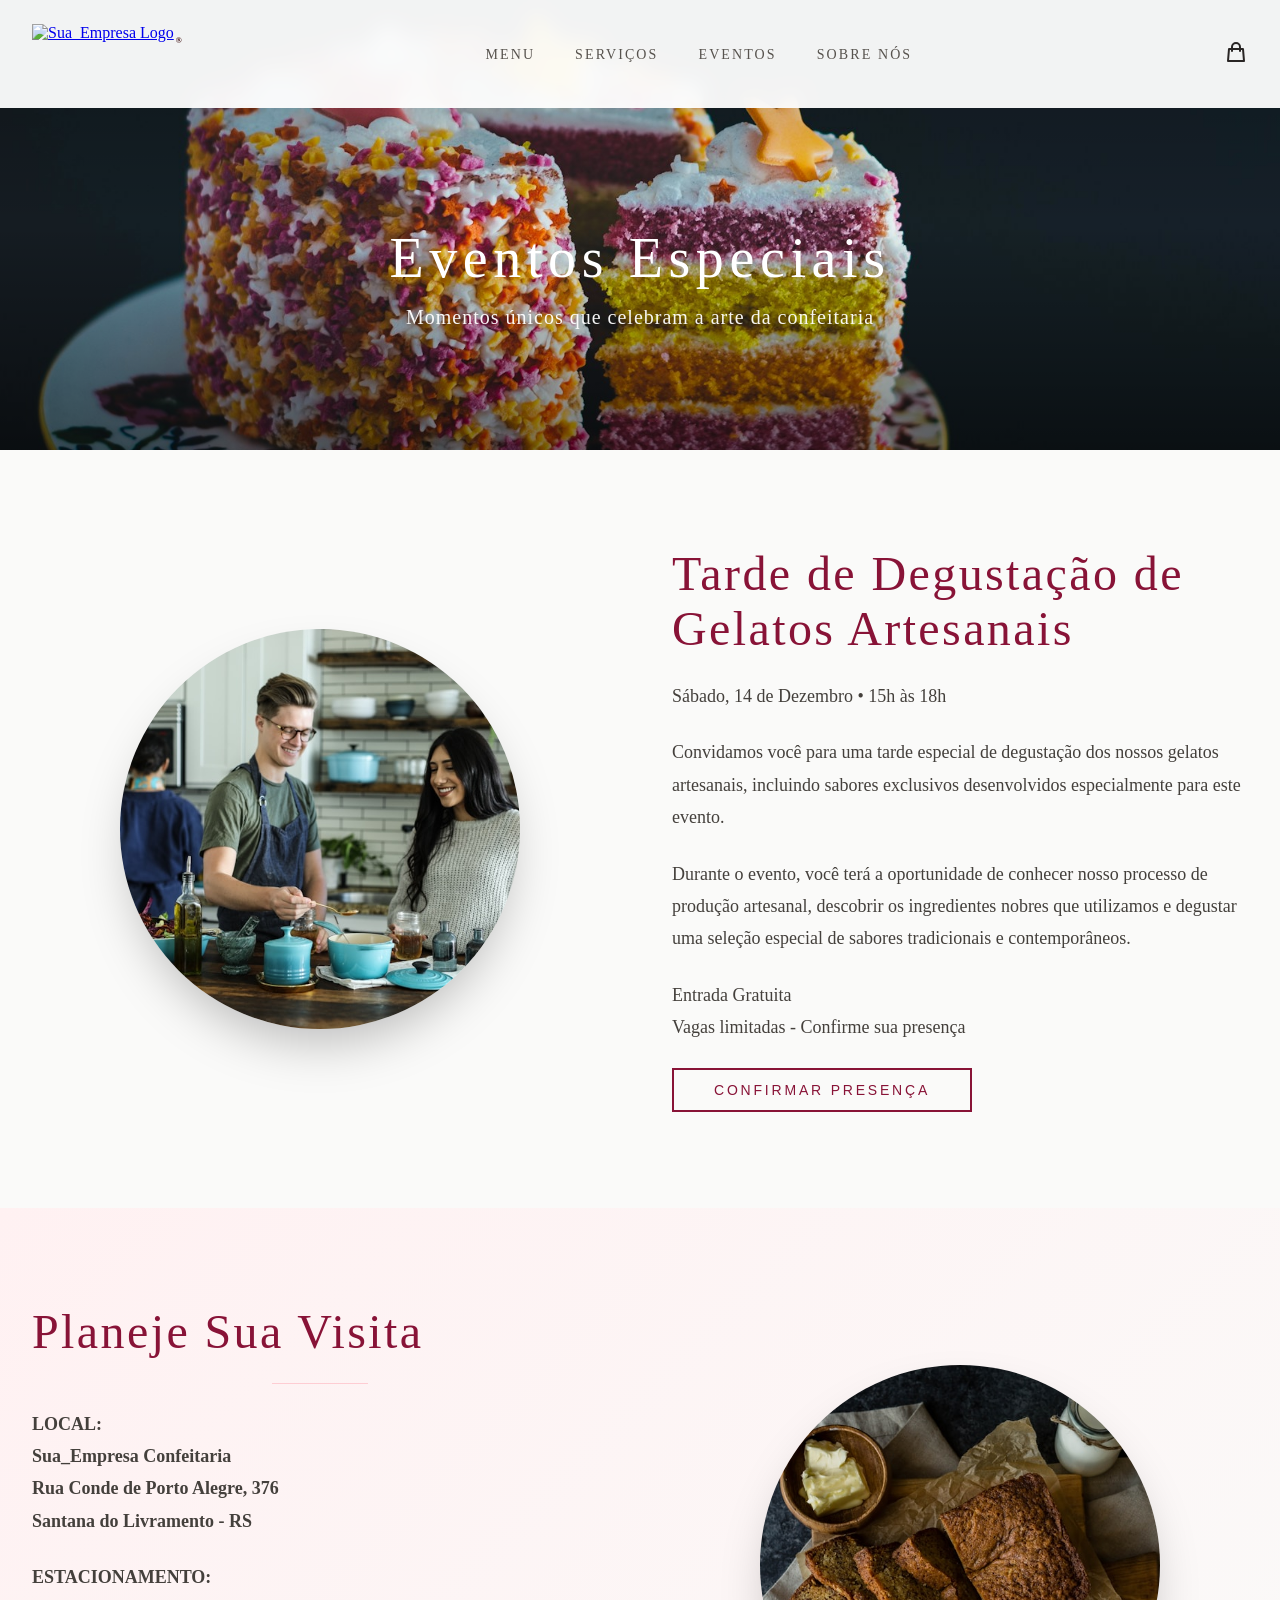
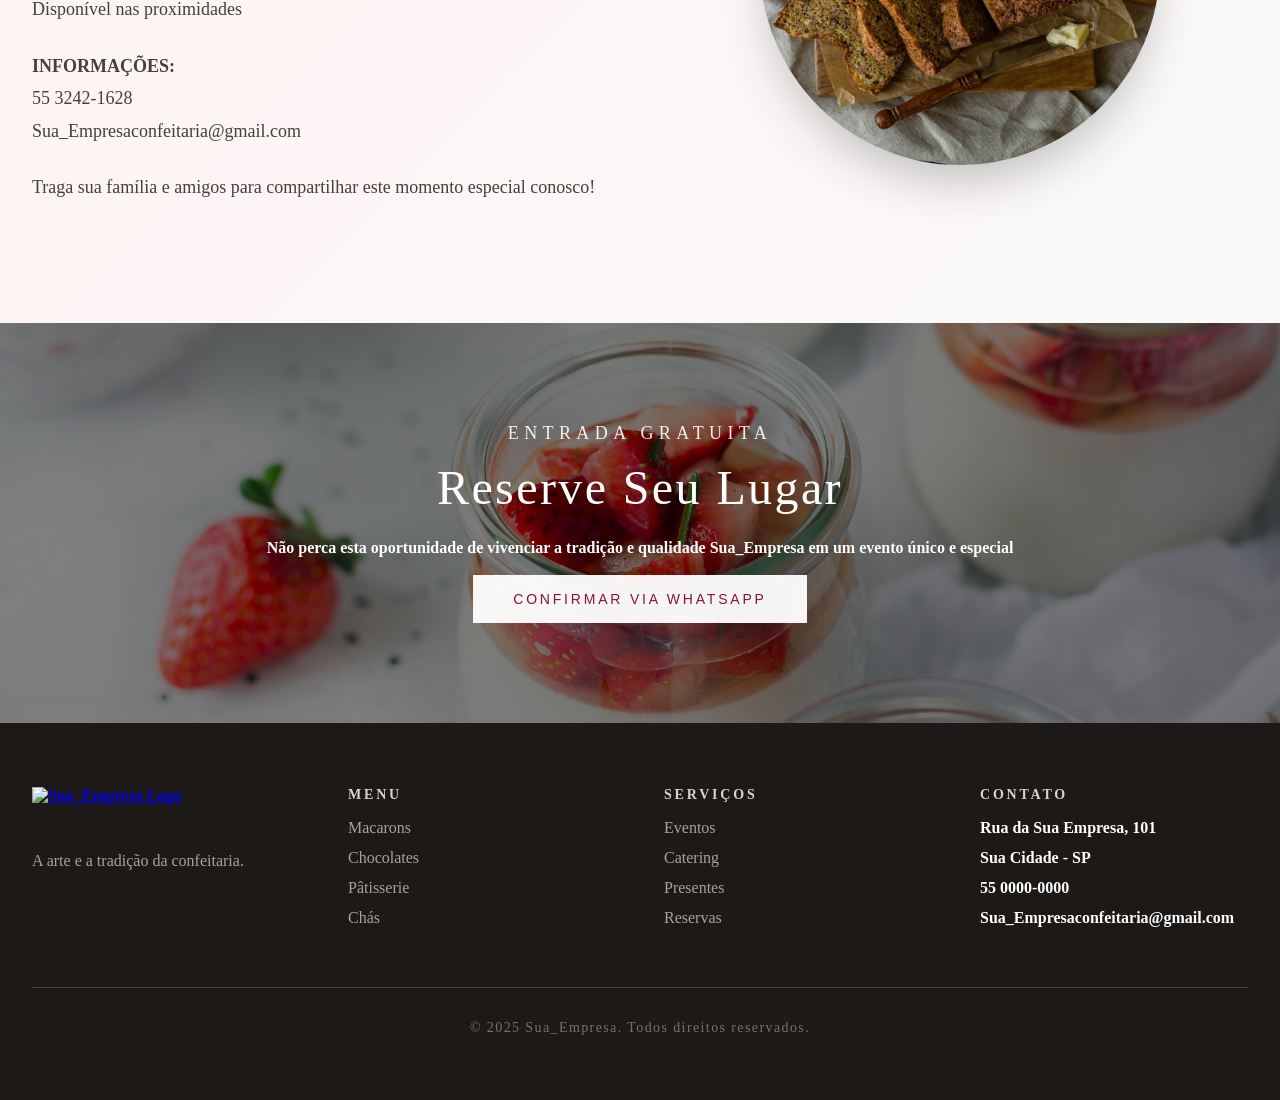
==== commit baf21f3f: "first commit" ====
--- a/eventos/index.html
+++ b/eventos/index.html
@@ -3,7 +3,7 @@
 <head>
     <meta charset="UTF-8">
     <meta name="viewport" content="width=device-width, initial-scale=1.0">
-    <title>Eventos - Bocatto</title>
+    <title>Eventos - Sua_Empresa</title>
     <link rel="stylesheet" href="/assets/css/styles.css">
     <link rel="icon" href="/assets/favicon.svg" type="image/svg+xml">
 
@@ -15,7 +15,7 @@
     <header id="navbar" class="nav">
         <div class="nav-container">
             <a href="/" class="logo">
-                <img src="/assets/images/LOGO-WIDE-BLK-MINIMALIST.png" alt="Bocatto Logo" loading="eager">
+                <img src="/assets/images/LOGO-WIDE-BLK-MINIMALIST.png" alt="Sua_Empresa Logo" loading="eager">
                 <span class="logo-reg">&reg;</span>
             </a>
             <nav class="nav-links-wrapper">
@@ -90,7 +90,7 @@
     <main>
         <!-- Hero Banner -->
         <section class="produtos-hero-banner">
-            <img src="/assets/images/unsplash/tortaeventos.jpg" alt="Evento Bocatto" loading="eager">
+            <img src="/assets/images/unsplash/tortaeventos.jpg" alt="Evento Sua_Empresa" loading="eager">
             <div class="hero-overlay"></div>
             <div class="hero-content">
                 <h1>Eventos Especiais</h1>
@@ -171,7 +171,7 @@
                             </svg>
                         </div>
                         <h3>Ambiente Acolhedor</h3>
-                        <p>Aproveite nossa confeitaria em um horário especial, com música ambiente e toda elegância Bocatto</p>
+                        <p>Aproveite nossa confeitaria em um horário especial, com música ambiente e toda elegância Sua_Empresa</p>
                     </div>
                 </div>
             </div>
@@ -187,7 +187,7 @@
                         <div class="divider"></div>
                         
                         <p><strong>LOCAL:<br>
-                        Bocatto Confeitaria<br>
+                        Sua_Empresa Confeitaria<br>
                         Rua Conde de Porto Alegre, 376<br>
                         Santana do Livramento - RS</p>
 
@@ -196,14 +196,14 @@
 
                         <p><strong>INFORMAÇÕES:</strong><br>
                         55 3242-1628<br>
-                        bocattoconfeitaria@gmail.com</p>
+                        Sua_Empresaconfeitaria@gmail.com</p>
 
                         <p>
                             Traga sua família e amigos para compartilhar este momento especial conosco!
                         </p>
                     </div>
                     <div class="experience-image">
-                        <img src="/assets/images/unsplash/breadevento.jpg" alt="Confeitaria Bocatto" loading="lazy">
+                        <img src="/assets/images/unsplash/breadevento.jpg" alt="Confeitaria Sua_Empresa" loading="lazy">
                     </div>
                 </div>
             </div>
@@ -211,12 +211,12 @@
 
         <!-- CTA Final -->
         <section class="heritage">
-            <img src="/assets/images/unsplash/doceevento.jpg" alt="Evento Bocatto" loading="lazy">
+            <img src="/assets/images/unsplash/doceevento.jpg" alt="Evento Sua_Empresa" loading="lazy">
             <div class="heritage-overlay">
                 <div class="heritage-content">
                     <p>ENTRADA GRATUITA</p>
                     <h2>Reserve Seu Lugar</h2>
-                    <p>Não perca esta oportunidade de vivenciar a tradição e qualidade Bocatto em um evento único e especial</p>
+                    <p>Não perca esta oportunidade de vivenciar a tradição e qualidade Sua_Empresa em um evento único e especial</p>
                     <br>
                     <button class="btn-primary" onclick="window.open('https://wa.me/5532421628?text=Ol%C3%A1!%20Gostaria%20de%20confirmar%20minha%20presen%C3%A7a%20no%20evento%20de%20degusta%C3%A7%C3%A3o%20de%20gelatos', '_blank')">
                         CONFIRMAR VIA WHATSAPP
@@ -231,7 +231,7 @@
         <div class="footer-grid">
             <div class="footer-section">
                 <a href="/" class="logo">
-                    <img src="/assets/images/LOGO-WIDE-WT-MINIMALIST.png" alt="Bocatto Logo">
+                    <img src="/assets/images/LOGO-WIDE-WT-MINIMALIST.png" alt="Sua_Empresa Logo">
                 </a>
                 <p>A arte e a tradição da confeitaria.</p>
             </div>
@@ -256,15 +256,15 @@
             <div class="footer-section">
                 <h4>CONTATO</h4>
                 <ul>
-                    <li>Rua Conde de Porto Alegre, 376</li>
-                    <li>Santana do Livramento - RS</li>
-                    <li>55 3242-1628</li>
-                    <li>bocattoconfeitaria@gmail.com</li>
+                    <li>Rua da Sua Empresa, 101</li>
+                    <li>Sua Cidade - SP</li>
+                    <li>55 0000-0000</li>
+                    <li>Sua_Empresaconfeitaria@gmail.com</li>
                 </ul>
             </div>
         </div>
         <div class="footer-bottom">
-            <p>© 2025 BOCATTO. Todos direitos reservados.</p>
+            <p>© 2025 Sua_Empresa. Todos direitos reservados.</p>
         </div>
     </footer>
     <script src="/assets/js/scripts.js"></script>
